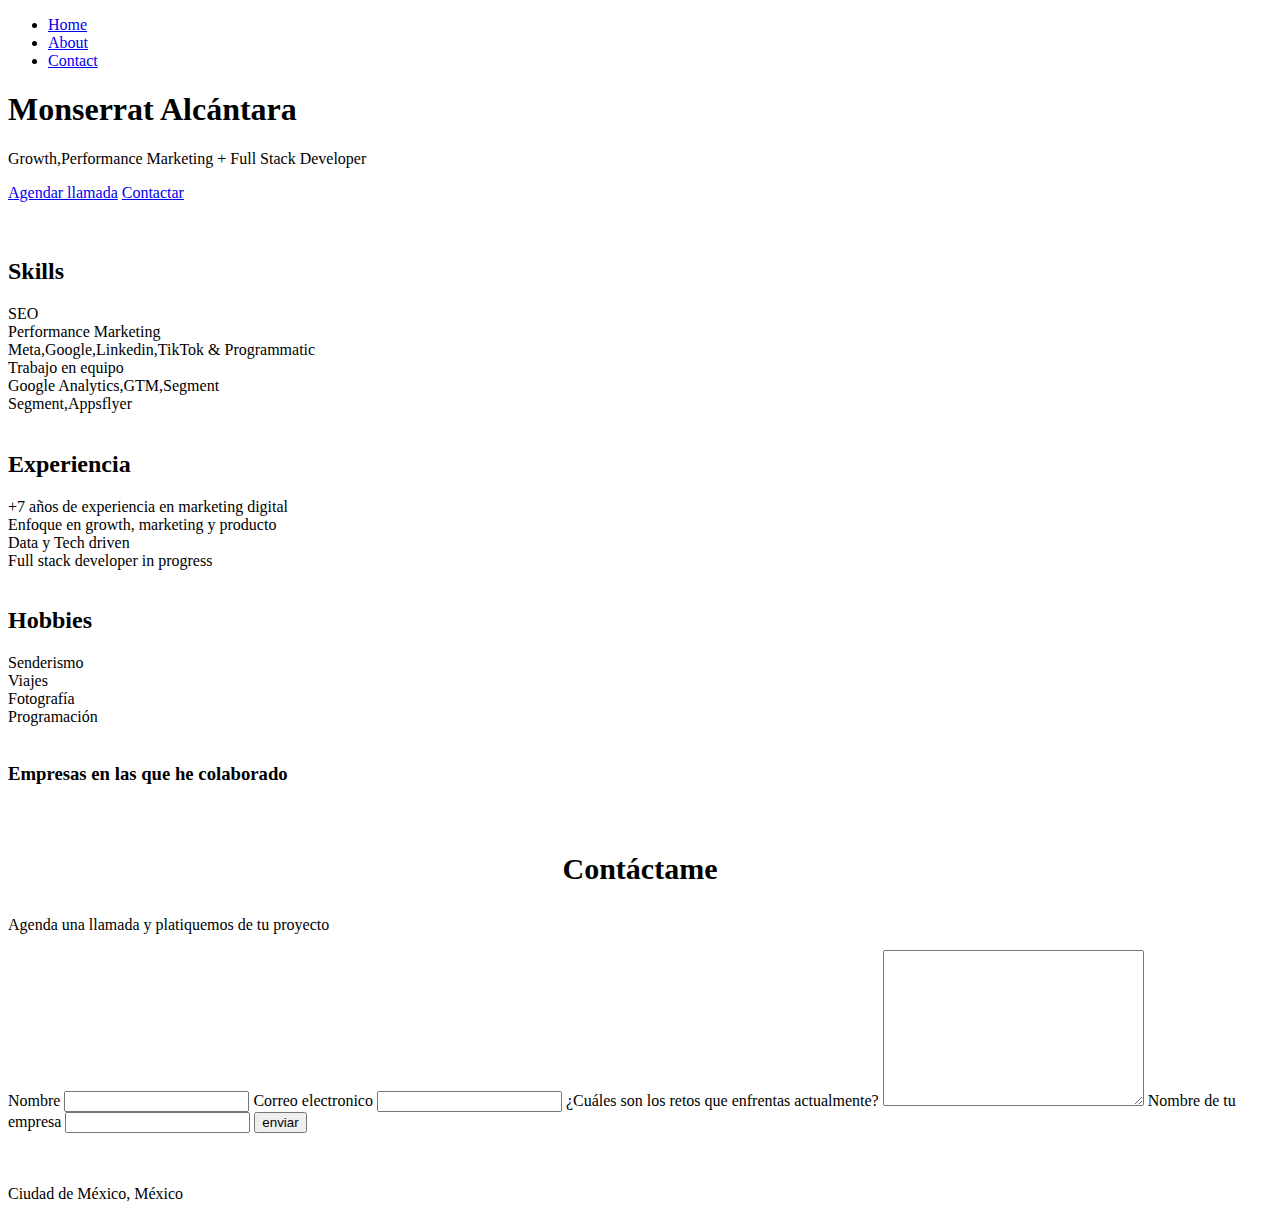
==== proyecto-final-pagina/index.html @ b81beff9 "se borran imagenes de stock" ====
<!DOCTYPE html>
<html lang="en">
<head>
    <meta charset="UTF-8">
    <meta http-equiv="X-UA-Compatible" content="IE=edge">
    <meta name="viewport" content="width=device-width, initial-scale=1.0">
    <title>Portafolio Monserrat Alcantara</title>
    <link rel="stylesheet" href="style-html.css">

</head>
<body>

    <header>

        <div class="menu container">
         <nav class="navbar">
            <ul>
              <li><a href="#">Home</a></li>
              <li><a href="#">About</a></li>
              <li><a href="#">Contact</a></li>
            </ul>
          </nav>
        </div>

            <div class="header-content container">
                <div class="container">
                
                <h1>Monserrat Alcántara</h1>
                <p>Growth,Performance Marketing + Full Stack Developer</p>
                 <a href="#" class="btn-1">Agendar llamada</a>
                 <a href="#" class="btn-2">Contactar</a>

                 </div>

                <img src="/Imagenes stock/foto-perfil.jpeg" alt="">
            </div>
             
    </header>

    <main class="curriculum container">

      <div class="curriculum">
        <img src="/Imagenes stock/iconos-skill-color.png" alt="">
            <h2>Skills</h2>
            <li>SEO</li>
            <li>Performance Marketing</li>
            <li>Meta,Google,Linkedin,TikTok & Programmatic </li>
            <li>Trabajo en equipo</li>
            <li>Google Analytics,GTM,Segment</li>
            <li>Segment,Appsflyer</li>
      </div>

      <div class="curriculum">
        <img src="/Imagenes stock/icono-trabajo-color.png" alt="">
            <h2>Experiencia</h2>
            <li>+7 años de experiencia en marketing digital</li>
            <li>Enfoque en growth, marketing y producto</li>
            <li>Data y Tech driven</li>
            <li>Full stack developer in progress</li>
          
      </div>

      <div class="curriculum">
        <img src="/Imagenes stock/icono-hobbie-color.png" alt="">
            <h2>Hobbies</h2>
            <li>Senderismo</li>
            <li>Viajes</li>
            <li>Fotografía</li>
            <li>Programación</li>
     </div>
    </main>

    <section class="empresas container">
        <img src="/Imagenes stock/logo-clientes.png" alt="">
        <h3>Empresas en las que he colaborado</h3>
        <div class="empresas">
            <img src="/Imagenes stock/logo-trabajo-1.svg" alt="">
            <img src="/Imagenes stock/logo-trabajo-2.svg" alt="">
            <img src="/Imagenes stock/logo-trabajo-3.svg" alt="">
            <img src="/Imagenes stock/logo-trabajo-4.svg" alt="">
        </div>

    </section>

    <footer>
      
      <div class="container"> 
        <form class="form">
        <h3 style="font-size: 30px;text-align: center;">Contáctame</h3>
        <p>Agenda una llamada y platiquemos de tu proyecto</p>

        <label for="nombre">Nombre</label>
        <input type="text" id="nombre" class="box">
        <label for="correo">Correo electronico</label>
        <input type="email" id="correo" class="box">
        <label for="mensaje-necesidades">¿Cuáles son los retos que enfrentas actualmente?</label>
        <textarea id="mensaje-necesidades" cols="30" rows="10"></textarea>
        <label for="nombre-empresa">Nombre de tu empresa</label>
        <input type="text" id="nombre-empresa" class="box">

        <input type="submit" value="enviar" class="submit">

        </form>

        <div class="informacion">
            <img src="/Imagenes stock/logo-mensajes.png" alt="">
            <div class="localidad">
                <div class="icono">
                    <img src="/Imagenes stock/localidad.png" alt="">
                    <p>Ciudad de México, México</p>
                </div>
            </div>
        </div>


     </div>

    </footer>
    
</body>
</html>
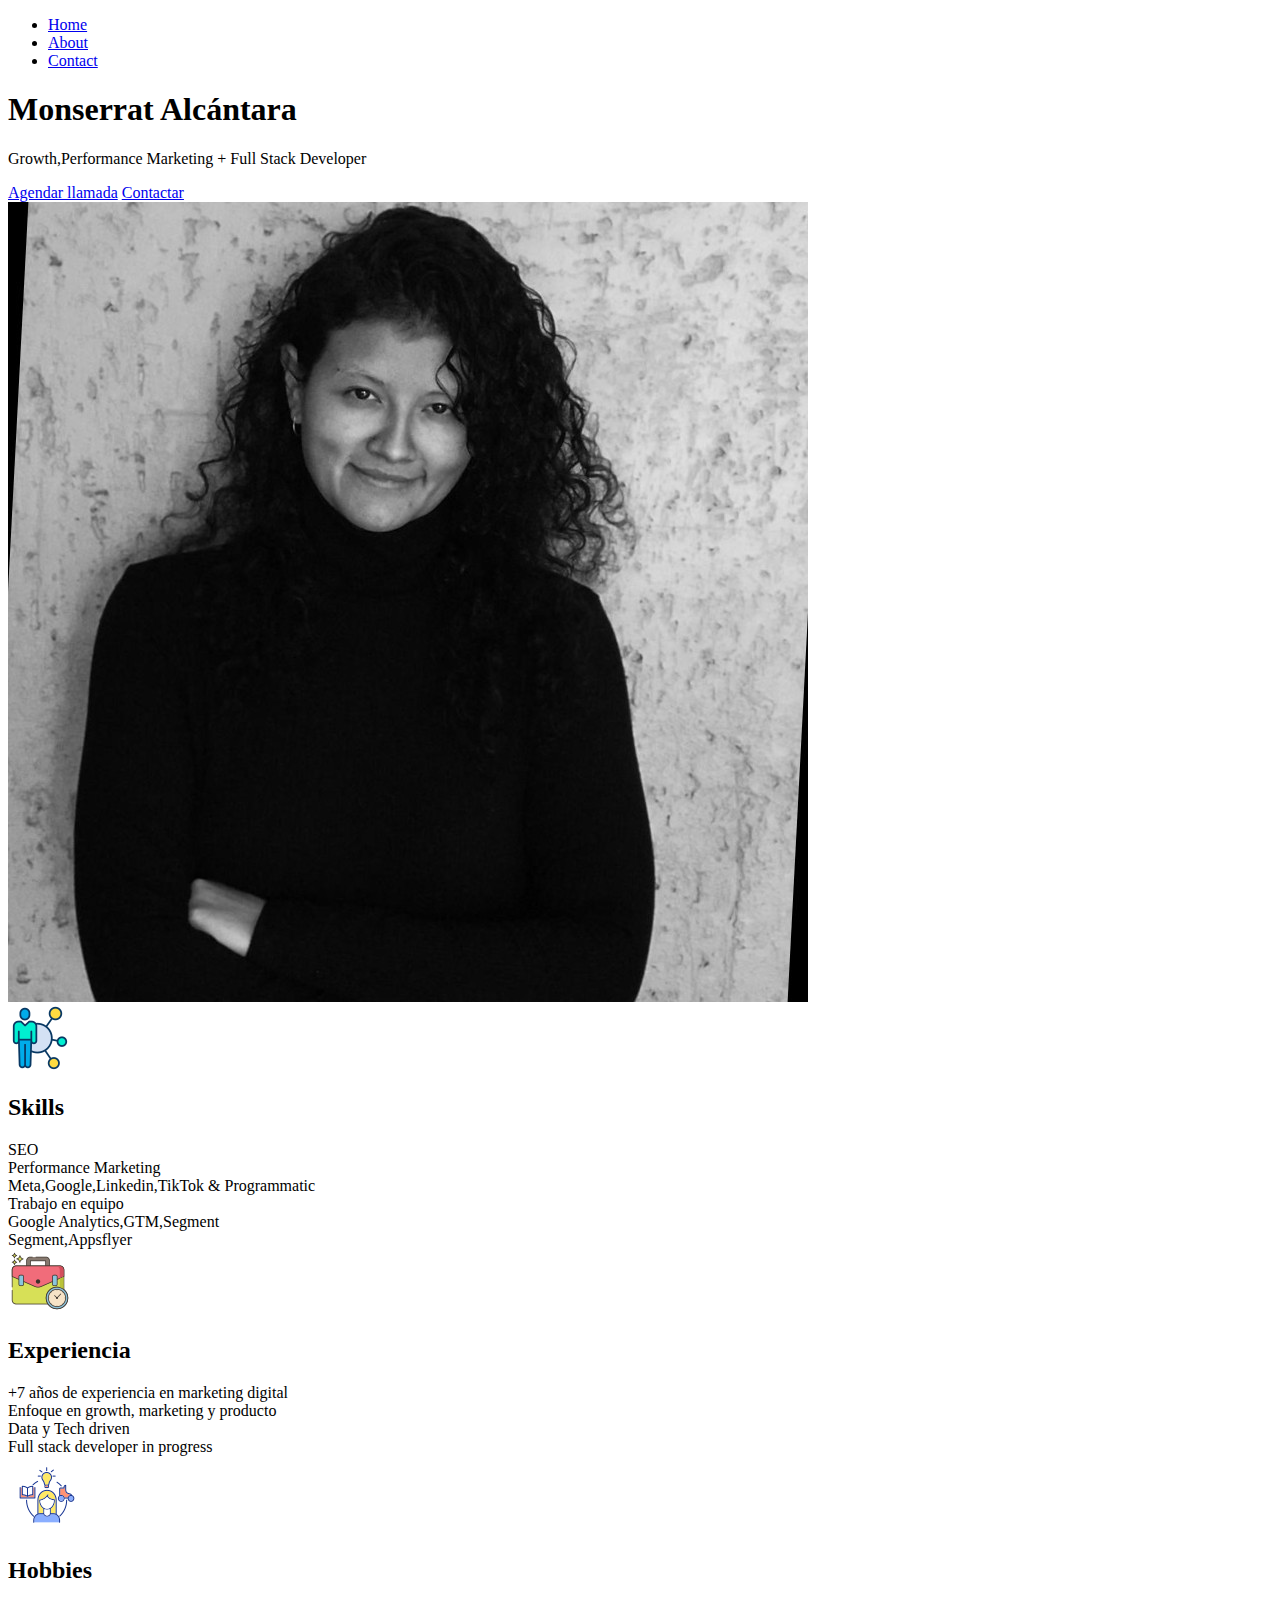
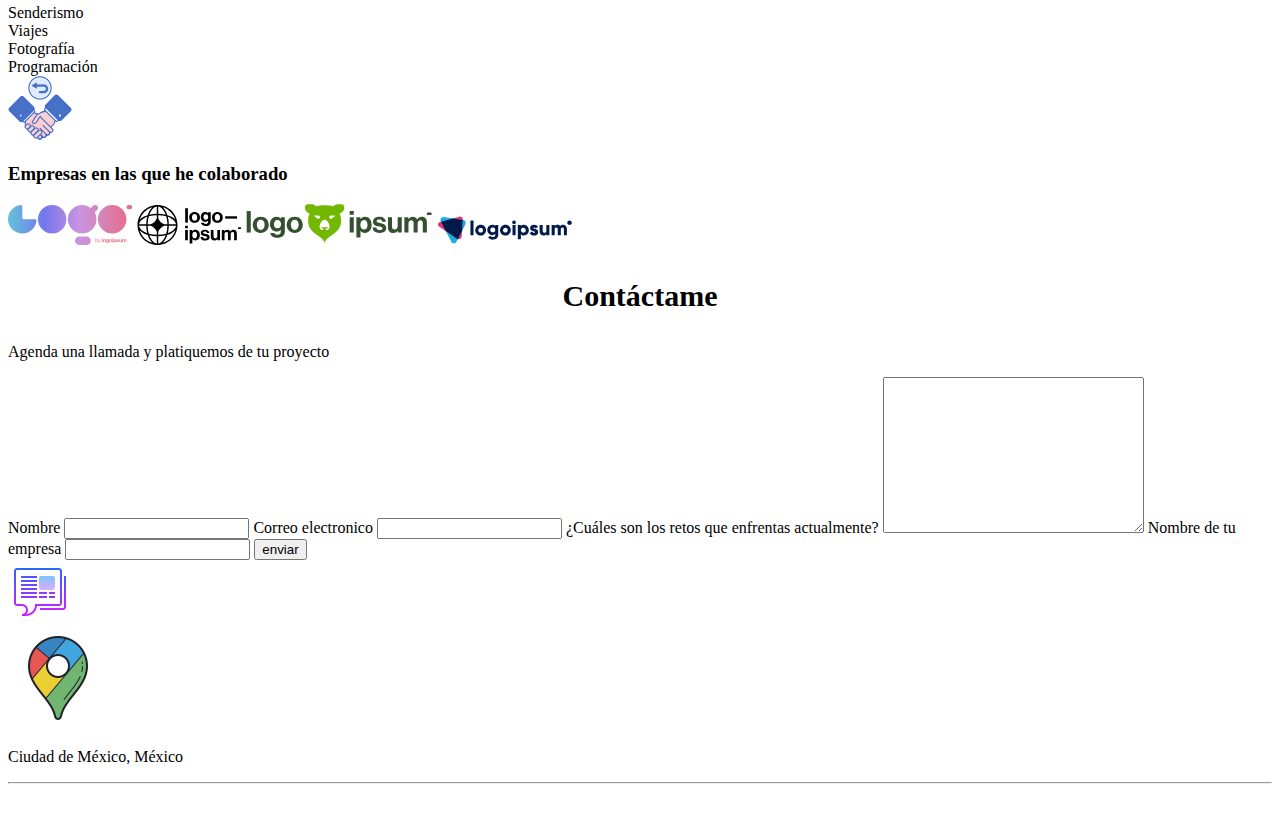
==== commit ab8413b5: "se eliman borradores de primeras páginas" ====
--- a/proyecto-final-pagina/index.html
+++ b/proyecto-final-pagina/index.html
@@ -84,7 +84,7 @@
 
     <footer>
       
-      <div class="container"> 
+     <div class="container"> 
         <form class="form">
         <h3 style="font-size: 30px;text-align: center;">Contáctame</h3>
         <p>Agenda una llamada y platiquemos de tu proyecto</p>
@@ -111,7 +111,12 @@
                 </div>
             </div>
         </div>
+        <hr>
+        <div class="redes-sociales">
+            <a href="#"><img src="/Imagenes stock/icono-whatsapp-green.svg" alt=""></a>
+            <a href="#"><img src="/Imagenes stock/icono-linkedin.png" alt=""></a>
 
+        </div>
 
      </div>
 
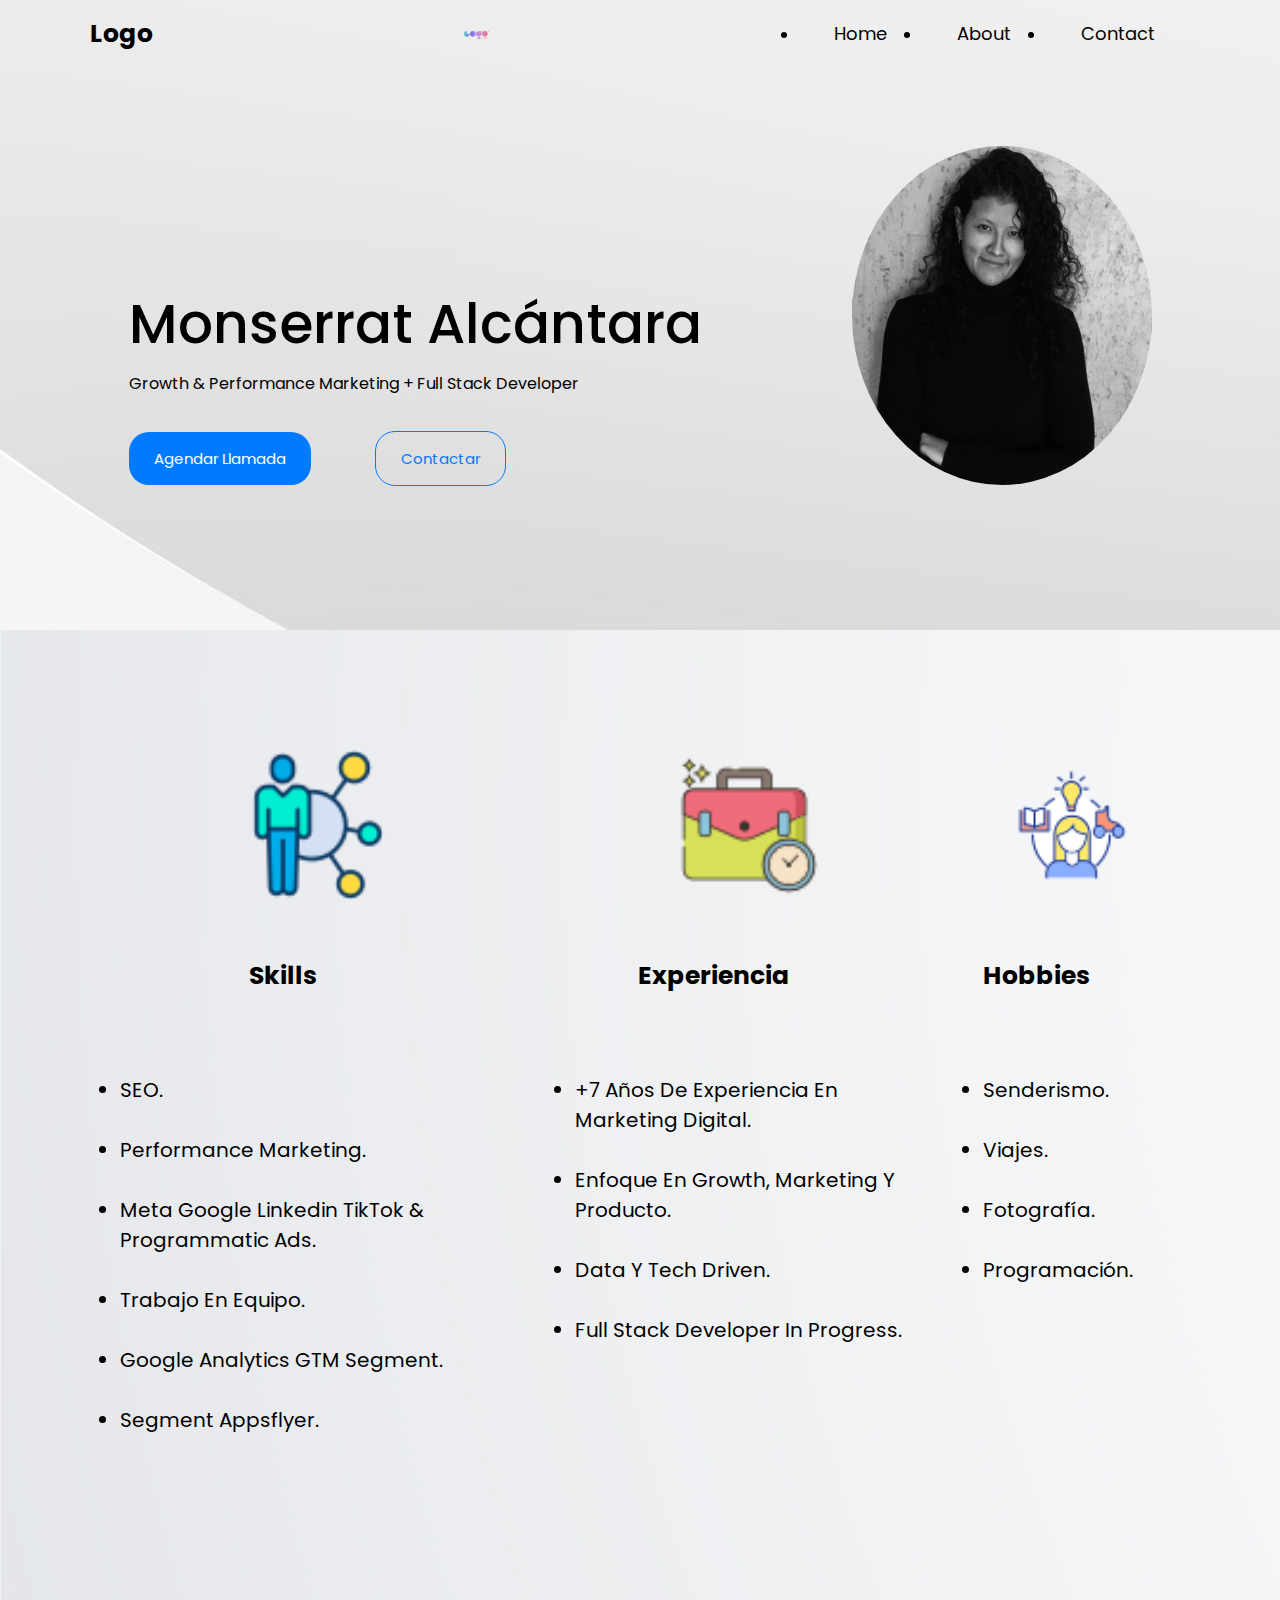
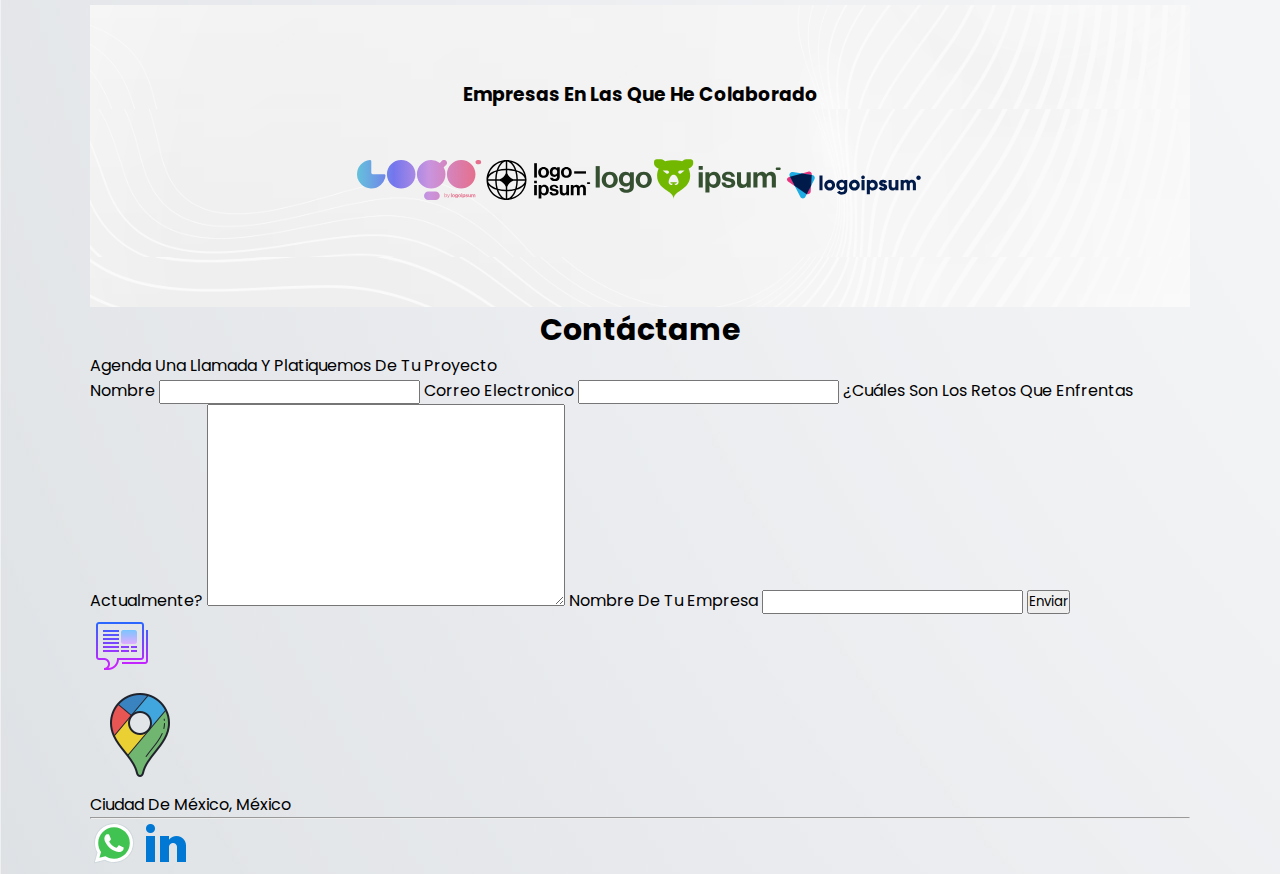
==== commit 67a28d94: "se eliminan cambios de carpeta" ====
--- a/proyecto-final-pagina/index.html
+++ b/proyecto-final-pagina/index.html
@@ -1,5 +1,5 @@
 <!DOCTYPE html>
-<html lang="en">
+<html lang="es">
 <head>
     <meta charset="UTF-8">
     <meta http-equiv="X-UA-Compatible" content="IE=edge">
@@ -7,12 +7,18 @@
     <title>Portafolio Monserrat Alcantara</title>
     <link rel="stylesheet" href="style-html.css">
 
+
 </head>
 <body>
 
     <header>
 
         <div class="menu container">
+            <a href="#" class="logo">Logo</a>
+            <input type="checkbox" id="menu">
+            <label for="menu">
+                <img src="/Imagenes/logo-trabajo-1.svg" class="menu-icono" alt="">
+            </label>
          <nav class="navbar">
             <ul>
               <li><a href="#">Home</a></li>
@@ -23,50 +29,55 @@
         </div>
 
             <div class="header-content container">
-                <div class="container">
+                <div class="content">
                 
                 <h1>Monserrat Alcántara</h1>
-                <p>Growth,Performance Marketing + Full Stack Developer</p>
+                <p>Growth & Performance Marketing + Full Stack Developer</p>
                  <a href="#" class="btn-1">Agendar llamada</a>
                  <a href="#" class="btn-2">Contactar</a>
 
                  </div>
 
-                <img src="/Imagenes stock/foto-perfil.jpeg" alt="">
+                <img src="/Imagenes/foto-perfil.jpeg" alt="">
             </div>
              
     </header>
 
     <main class="curriculum container">
 
-      <div class="curriculum">
-        <img src="/Imagenes stock/iconos-skill-color.png" alt="">
+      <div class="experiencia">
+        <img src="/Imagenes/iconos-skill-color.png" alt="">
             <h2>Skills</h2>
-            <li>SEO</li>
-            <li>Performance Marketing</li>
-            <li>Meta,Google,Linkedin,TikTok & Programmatic </li>
-            <li>Trabajo en equipo</li>
-            <li>Google Analytics,GTM,Segment</li>
-            <li>Segment,Appsflyer</li>
+            <ul>
+            <li>SEO.</li> <br>
+            <li>Performance Marketing.</li> <br>
+            <li>Meta Google Linkedin TikTok & Programmatic Ads. </li> <br>
+            <li>Trabajo en equipo.</li> <br>
+            <li>Google Analytics GTM Segment.</li> <br>
+            <li>Segment Appsflyer.</li>
+            </ul>
       </div>
 
-      <div class="curriculum">
-        <img src="/Imagenes stock/icono-trabajo-color.png" alt="">
+      <div class="experiencia">
+        <img src="/Imagenes/icono-trabajo-color.png" alt="">
             <h2>Experiencia</h2>
-            <li>+7 años de experiencia en marketing digital</li>
-            <li>Enfoque en growth, marketing y producto</li>
-            <li>Data y Tech driven</li>
-            <li>Full stack developer in progress</li>
-          
+            <ul>
+            <li>+7 años de experiencia en marketing digital.</li> <br>
+            <li>Enfoque en growth, marketing y producto.</li> <br>
+            <li>Data y Tech driven.</li> <br>
+            <li>Full stack developer in progress.</li> <br>
+            </ul>
       </div>
 
-      <div class="curriculum">
-        <img src="/Imagenes stock/icono-hobbie-color.png" alt="">
+      <div class="experiencia">
+        <img src="/Imagenes/icono-hobbie-color.png" alt="">
             <h2>Hobbies</h2>
-            <li>Senderismo</li>
-            <li>Viajes</li>
-            <li>Fotografía</li>
-            <li>Programación</li>
+            <ul>
+            <li>Senderismo.</li> <br>
+            <li>Viajes.</li> <br>
+            <li>Fotografía.</li> <br>
+            <li>Programación.</li> <br>
+            </ul>
      </div>
     </main>
 
@@ -74,10 +85,10 @@
         <img src="/Imagenes stock/logo-clientes.png" alt="">
         <h3>Empresas en las que he colaborado</h3>
         <div class="empresas">
-            <img src="/Imagenes stock/logo-trabajo-1.svg" alt="">
-            <img src="/Imagenes stock/logo-trabajo-2.svg" alt="">
-            <img src="/Imagenes stock/logo-trabajo-3.svg" alt="">
-            <img src="/Imagenes stock/logo-trabajo-4.svg" alt="">
+            <img src="/Imagenes/logo-trabajo-1.svg" alt="">
+            <img src="/Imagenes/logo-trabajo-2.svg" alt="">
+            <img src="/Imagenes/logo-trabajo-3.svg" alt="">
+            <img src="/Imagenes/logo-trabajo-4.svg" alt="">
         </div>
 
     </section>
@@ -103,18 +114,18 @@
         </form>
 
         <div class="informacion">
-            <img src="/Imagenes stock/logo-mensajes.png" alt="">
+            <img src="/Imagenes/logo-mensajes.png" alt="">
             <div class="localidad">
                 <div class="icono">
-                    <img src="/Imagenes stock/localidad.png" alt="">
+                    <img src="/Imagenes/localidad.png" alt="">
                     <p>Ciudad de México, México</p>
                 </div>
             </div>
         </div>
         <hr>
         <div class="redes-sociales">
-            <a href="#"><img src="/Imagenes stock/icono-whatsapp-green.svg" alt=""></a>
-            <a href="#"><img src="/Imagenes stock/icono-linkedin.png" alt=""></a>
+            <a href="#"><img src="/Imagenes/icono-whatsapp-green.svg" alt=""></a>
+            <a href="#"><img src="/Imagenes/icono-linkedin.png" alt=""></a>
 
         </div>
 
--- a/proyecto-final-pagina/style-html.css
+++ b/proyecto-final-pagina/style-html.css
@@ -0,0 +1,175 @@
+@import url('https://fonts.googleapis.com/css2?family=Poppins:wght@300;400;500&display=swap');
+
+* {
+    margin: 0;
+    padding: 0;
+    box-sizing: border-box;
+    text-transform: capitalize;
+    text-decoration: none;
+    font-family: 'Poppins', sans-serif;
+}
+
+body {
+    background-image: url(/Imagenes/imagen-background-2.jpg);
+
+}
+
+header {
+    background-image: url(/Imagenes/imagen-back.jpg);
+    background-position: center bottom;
+    background-repeat: repeat;
+    min-height: 70vh;
+    display: flex ;
+    align-items:center;
+}
+
+.container {
+    max-width: 1100px;
+    margin: 0 auto;
+}
+
+.menu {
+    position: absolute;
+    top: 10px;
+    left:0;
+    right: 0;
+    align-items: center;
+    justify-content: space-between;
+    z-index: 1000;
+    display:flex;
+}
+
+.menu .logo {
+    font-weight: 700;
+    font-size: 25px;
+    color: black;
+}
+
+.menu .navbar ul li {
+    position: relative;
+    float: left;
+}
+
+.menu .navbar ul li a {
+    font-size: 18px;
+    padding: 10px 35px;
+    color:black;
+    border-radius: 25px;
+    display: block;
+}
+
+.menu .navbar ul li a:hover {
+    background-color: white;
+}
+
+#menu {
+    display: none;   
+}
+
+.menu-icono {
+    width: 25px;
+}
+
+#menu {
+    display: none;
+}
+
+.menu-icono {
+    width: 25px;
+}
+
+.header-content {
+    display: flex;
+}
+
+.header-content img {
+    width: 300px;
+    border-radius: 50%;
+}
+
+.content {
+    padding: 150px 150px 0px 0px;
+
+}
+
+.content h1 {
+    color: black;
+    font-size: 55px;
+    font-weight: 500;
+    line-height: 55px;
+    margin-bottom:  20px;
+}
+
+.btn-1 {
+    display: inline-block;
+    background-color:#007bff;
+    margin: 35px 0px 0px 0px;
+    padding:15px 25px;
+    color: white;
+    font-size: 15px;
+    border-radius: 20px;
+
+}
+
+.btn-1:hover {
+    background-color: #3a86ff;
+}
+
+.btn-2 {
+    display: inline-block;
+    margin: 35px 10px -100px 60px;
+    padding: 15px 25px;
+    color: black;
+    font-size: 15px;
+    border: 1px solid #007bff;
+    color: #007bff;
+    transition: color .15s ease-in-out,
+    background-color .15s ease-in-out;
+    border-radius: 20px;
+
+}.btn-2:hover:hover {
+    background-color: #3a86ff;
+}
+
+.curriculum {
+    padding: 100px 0px;
+    display: flex;
+    justify-content: space-between;
+    text-align: center;
+}
+
+.experiencia {
+    padding: 20px;
+    margin: 0px 10px;
+
+}
+
+.experiencia img{
+    width: 150px;
+    height: 150px;
+    margin: 0px 10px 50px 10px;
+
+}
+
+.experiencia h2 {
+    font-size: 25px;
+    color: black;
+    margin-bottom: 30px;
+    margin-right: 70px;
+}
+
+.experiencia ul {
+    font-size: 20px;
+    text-align: left;
+    padding: 50px 0px;
+
+}
+
+.empresas {
+    padding: 50px 0px;
+    background-image: url(/Imagenes/imagen-background.jpg);
+    background-position: center center;
+    background-repeat: no-repeat;
+    background-size: cover;
+    text-align: center;
+}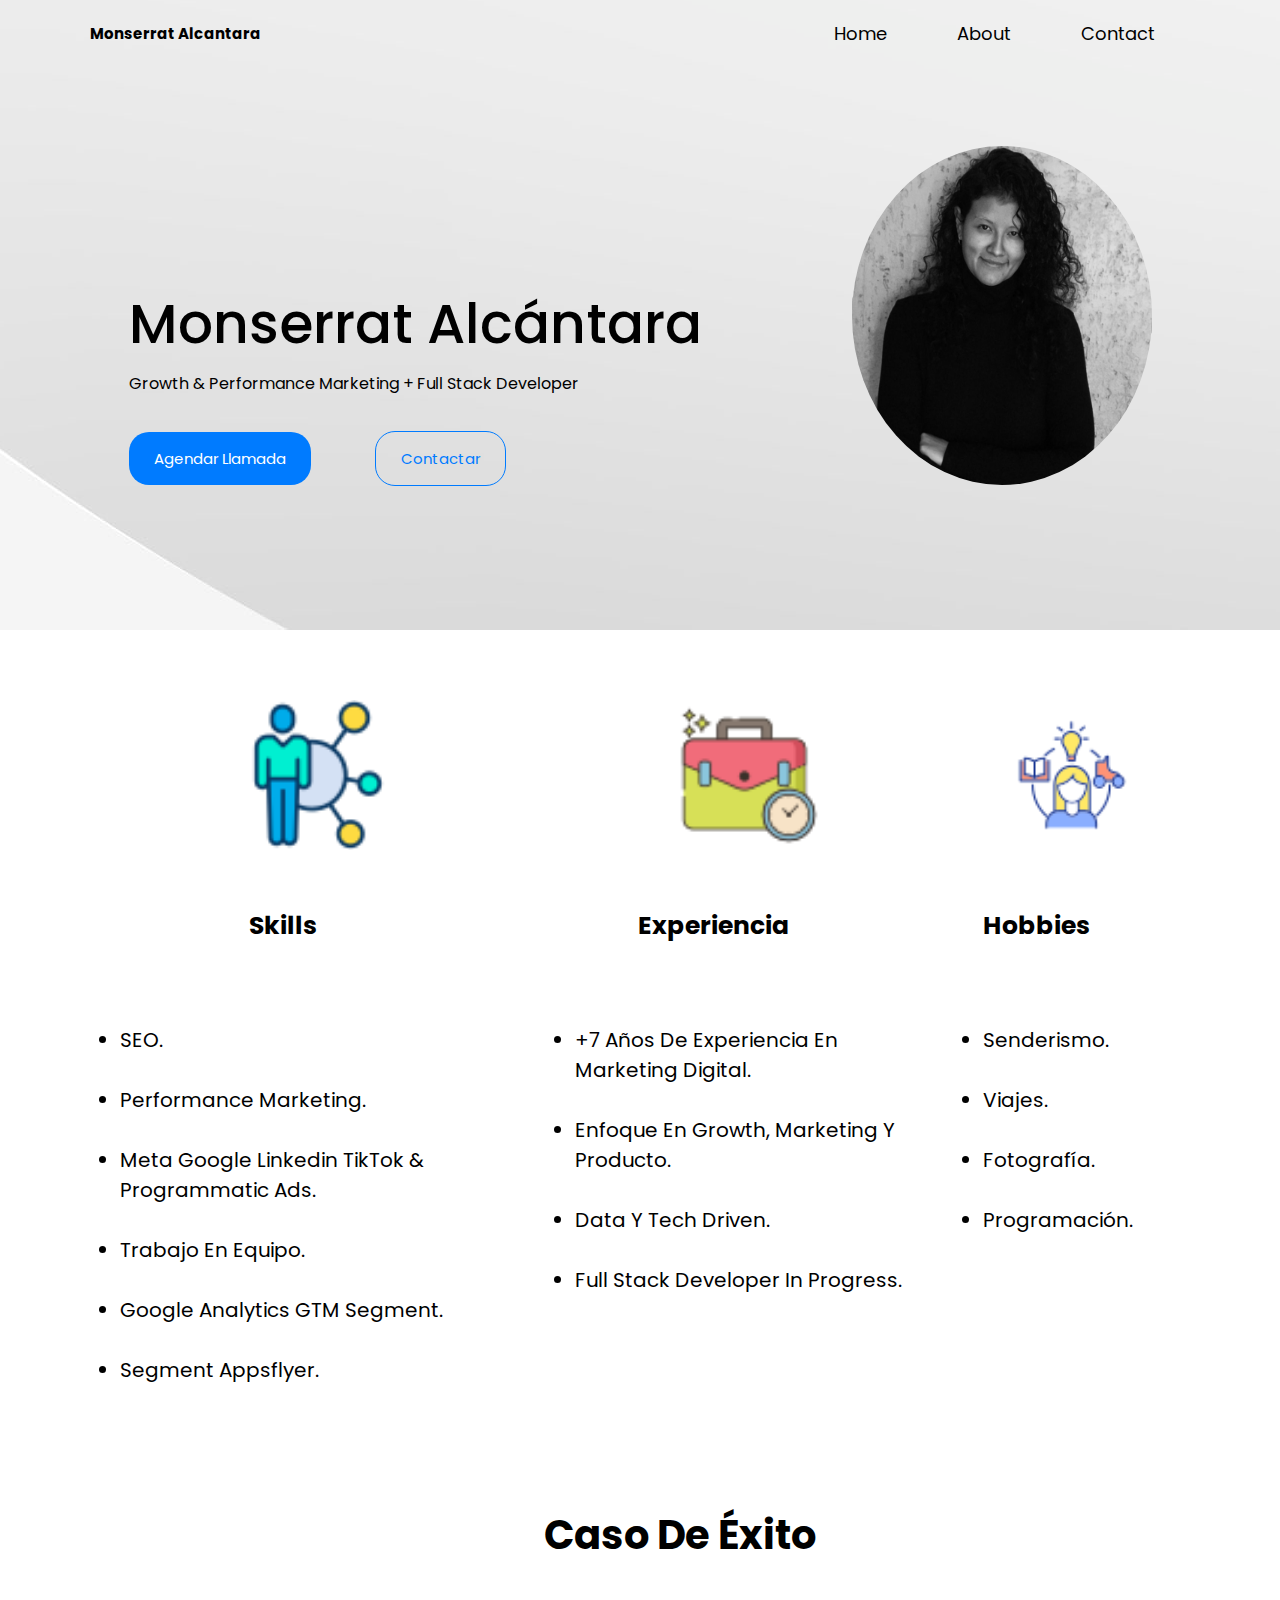
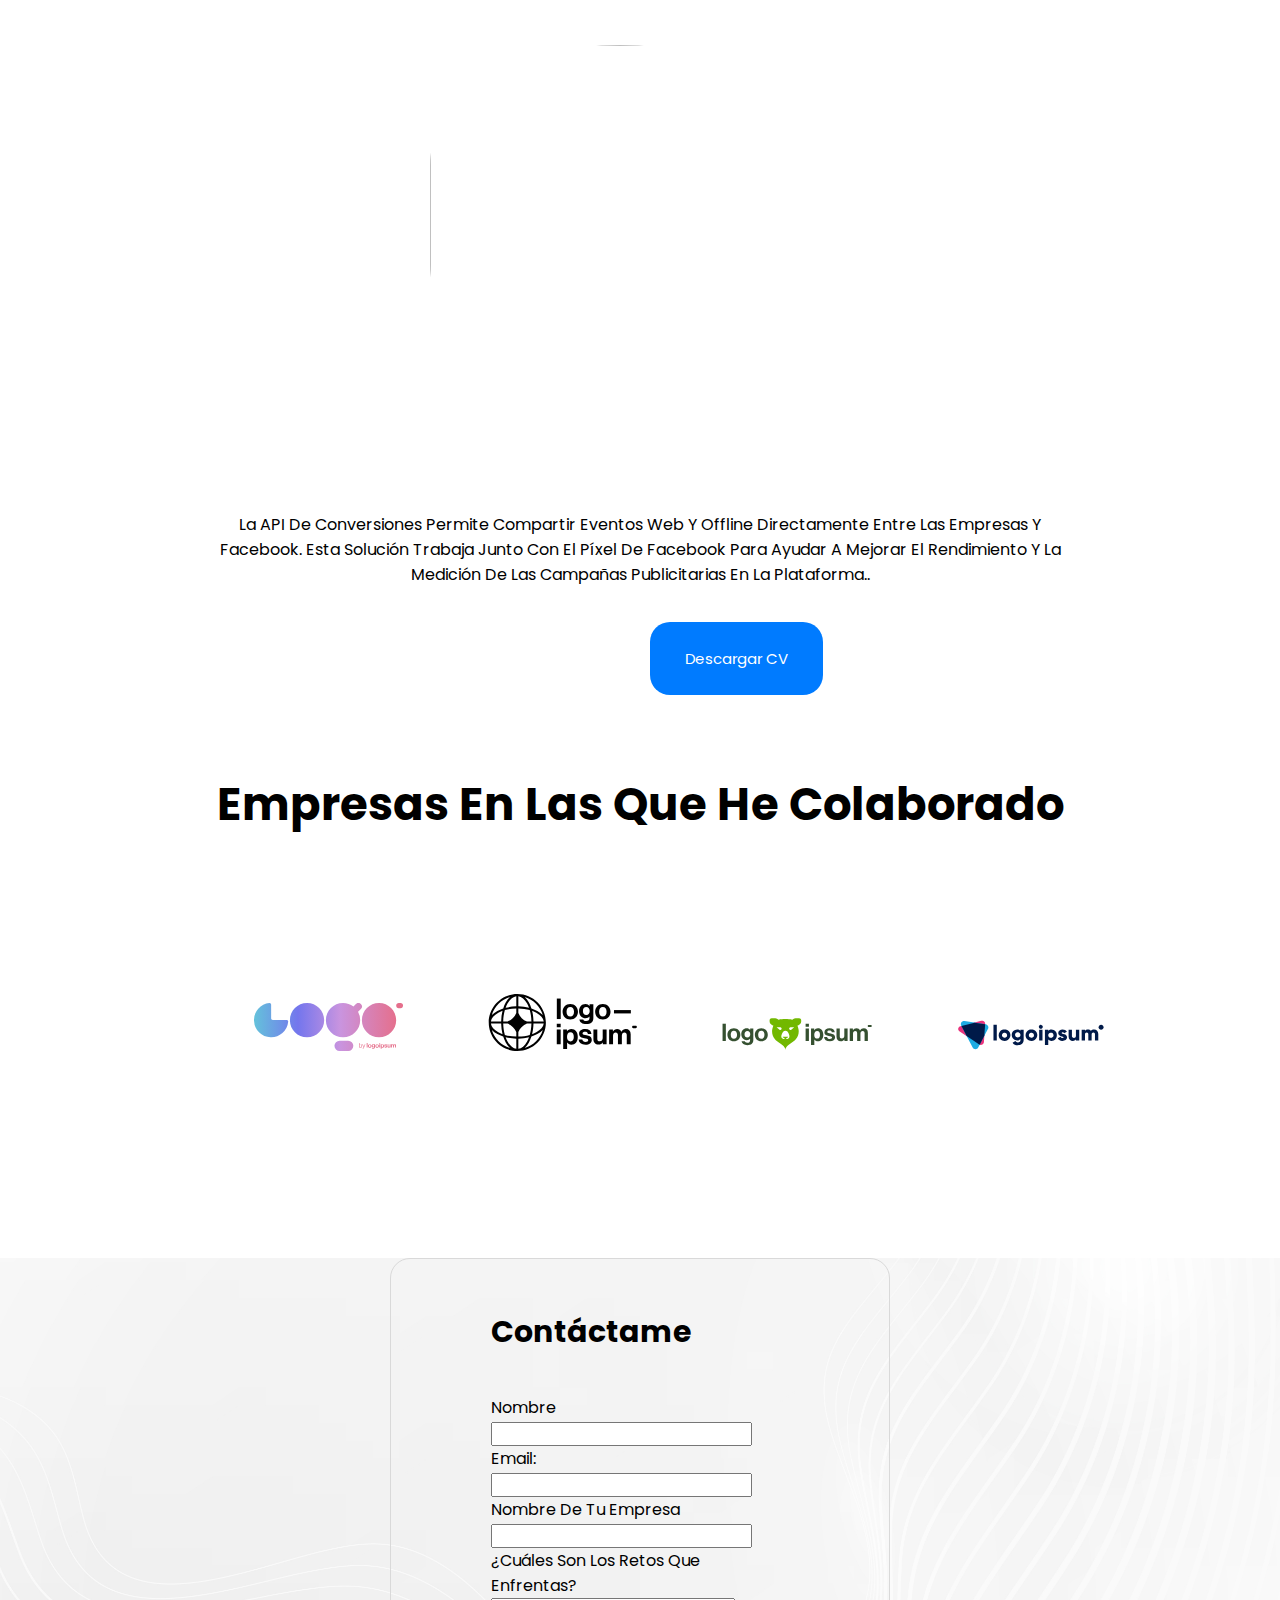
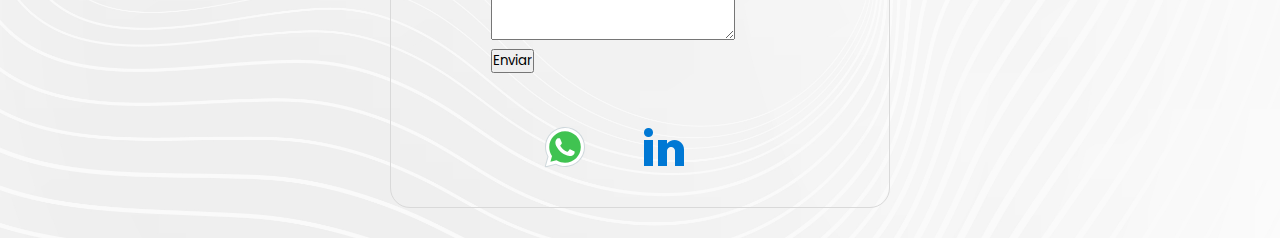
==== commit 97fb3bcc: "se agrega esqueleto completo de página final" ====
--- a/proyecto-final-pagina/index.html
+++ b/proyecto-final-pagina/index.html
@@ -1,5 +1,6 @@
 <!DOCTYPE html>
 <html lang="es">
+
 <head>
     <meta charset="UTF-8">
     <meta http-equiv="X-UA-Compatible" content="IE=edge">
@@ -9,82 +10,101 @@
 
 
 </head>
+
 <body>
 
     <header>
 
         <div class="menu container">
-            <a href="#" class="logo">Logo</a>
+            <a href="#" class="logo">Monserrat Alcantara</a>
             <input type="checkbox" id="menu">
             <label for="menu">
-                <img src="/Imagenes/logo-trabajo-1.svg" class="menu-icono" alt="">
+                <img src="/Imagenes/menu-btn.png" class="menu-icono" alt="">
             </label>
-         <nav class="navbar">
-            <ul>
-              <li><a href="#">Home</a></li>
-              <li><a href="#">About</a></li>
-              <li><a href="#">Contact</a></li>
-            </ul>
-          </nav>
+            <nav class="navbar">
+                <ul>
+                    <li><a href="#">Home</a></li>
+                    <li><a href="#">About</a></li>
+                    <li><a href="#">Contact</a></li>
+                </ul>
+            </nav>
         </div>
 
-            <div class="header-content container">
-                <div class="content">
-                
+        <div class="header-content container">
+            <div class="content">
+
                 <h1>Monserrat Alcántara</h1>
                 <p>Growth & Performance Marketing + Full Stack Developer</p>
-                 <a href="#" class="btn-1">Agendar llamada</a>
-                 <a href="#" class="btn-2">Contactar</a>
+                <a href="#" class="btn-1">Agendar llamada</a>
+                <a href="#" class="btn-2">Contactar</a>
 
-                 </div>
+            </div>
 
-                <img src="/Imagenes/foto-perfil.jpeg" alt="">
-            </div>
-             
+            <img src="/Imagenes/foto-perfil.jpeg" alt="">
+        </div>
+
     </header>
 
     <main class="curriculum container">
 
-      <div class="experiencia">
-        <img src="/Imagenes/iconos-skill-color.png" alt="">
+        <div class="experiencia">
+            <img src="/Imagenes/iconos-skill-color.png" alt="">
             <h2>Skills</h2>
             <ul>
-            <li>SEO.</li> <br>
-            <li>Performance Marketing.</li> <br>
-            <li>Meta Google Linkedin TikTok & Programmatic Ads. </li> <br>
-            <li>Trabajo en equipo.</li> <br>
-            <li>Google Analytics GTM Segment.</li> <br>
-            <li>Segment Appsflyer.</li>
+                <li>SEO.</li> <br>
+                <li>Performance Marketing.</li> <br>
+                <li>Meta Google Linkedin TikTok & Programmatic Ads. </li> <br>
+                <li>Trabajo en equipo.</li> <br>
+                <li>Google Analytics GTM Segment.</li> <br>
+                <li>Segment Appsflyer.</li>
             </ul>
-      </div>
+        </div>
 
-      <div class="experiencia">
-        <img src="/Imagenes/icono-trabajo-color.png" alt="">
+        <div class="experiencia">
+            <img src="/Imagenes/icono-trabajo-color.png" alt="">
             <h2>Experiencia</h2>
             <ul>
-            <li>+7 años de experiencia en marketing digital.</li> <br>
-            <li>Enfoque en growth, marketing y producto.</li> <br>
-            <li>Data y Tech driven.</li> <br>
-            <li>Full stack developer in progress.</li> <br>
+                <li>+7 años de experiencia en marketing digital.</li> <br>
+                <li>Enfoque en growth, marketing y producto.</li> <br>
+                <li>Data y Tech driven.</li> <br>
+                <li>Full stack developer in progress.</li> <br>
             </ul>
-      </div>
+        </div>
 
-      <div class="experiencia">
-        <img src="/Imagenes/icono-hobbie-color.png" alt="">
+        <div class="experiencia">
+            <img src="/Imagenes/icono-hobbie-color.png" alt="">
             <h2>Hobbies</h2>
             <ul>
-            <li>Senderismo.</li> <br>
-            <li>Viajes.</li> <br>
-            <li>Fotografía.</li> <br>
-            <li>Programación.</li> <br>
+                <li>Senderismo.</li> <br>
+                <li>Viajes.</li> <br>
+                <li>Fotografía.</li> <br>
+                <li>Programación.</li> <br>
             </ul>
-     </div>
+        </div>
     </main>
 
+
+    <section class="caso-de-exito">
+        <h4>Caso de éxito</h4>
+        <div class="container">
+            <img src="/Imagenes/imagen-stock-bank.jpg" alt="">
+        </div>
+        <p>La API de conversiones permite compartir eventos web y offline directamente entre las empresas y Facebook.
+            Esta solución trabaja junto con el Píxel de Facebook para ayudar a mejorar el rendimiento y la medición de
+            las campañas publicitarias en la plataforma..</p>
+            <div>
+                <a href="#" class="btn-3">Descargar CV</a>
+            </div>
+
+    </section>
+
+
+    
+
     <section class="empresas container">
-        <img src="/Imagenes stock/logo-clientes.png" alt="">
         <h3>Empresas en las que he colaborado</h3>
         <div class="empresas">
+
             <img src="/Imagenes/logo-trabajo-1.svg" alt="">
             <img src="/Imagenes/logo-trabajo-2.svg" alt="">
             <img src="/Imagenes/logo-trabajo-3.svg" alt="">
@@ -94,44 +114,35 @@
     </section>
 
     <footer>
-      
-     <div class="container"> 
-        <form class="form">
-        <h3 style="font-size: 30px;text-align: center;">Contáctame</h3>
-        <p>Agenda una llamada y platiquemos de tu proyecto</p>
 
-        <label for="nombre">Nombre</label>
-        <input type="text" id="nombre" class="box">
-        <label for="correo">Correo electronico</label>
-        <input type="email" id="correo" class="box">
-        <label for="mensaje-necesidades">¿Cuáles son los retos que enfrentas actualmente?</label>
-        <textarea id="mensaje-necesidades" cols="30" rows="10"></textarea>
-        <label for="nombre-empresa">Nombre de tu empresa</label>
-        <input type="text" id="nombre-empresa" class="box">
+        <div class="formulario container">
 
-        <input type="submit" value="enviar" class="submit">
+            <form class="form">
+                <h3>Contáctame</h3>
+                <label for="nombre">Nombre</label><br />
+                <input type="text" id="nombre" name="nombre" /><br />
+                <label for="email">Email:</label><br />
+                <input type="email" id="email" name="email" /><br />
+                <label for="mensaje">Nombre de tu empresa</label><br />
+                <input type="text" id="nombre" name="nombre" /><br />
+                <label for="mensaje">¿Cuáles son los retos que enfrentas?</label><br />
+                <textarea id="mensaje" name="mensaje"></textarea><br />
+                <input type="submit" value="enviar" class="submit">
+
+                <div class="enlaces">
+                    <a href="#"><img src="/Imagenes/icono-whatsapp-green.svg" alt=""></a>
+                    <a href="#"><img src="/Imagenes/icono-linkedin.png" alt=""></a>
+                    <a href="#"><img src="/Imagenes/icono-git-hub.png" alt=""></a>
+
+                </div>
+
+        </div>
 
         </form>
 
-        <div class="informacion">
-            <img src="/Imagenes/logo-mensajes.png" alt="">
-            <div class="localidad">
-                <div class="icono">
-                    <img src="/Imagenes/localidad.png" alt="">
-                    <p>Ciudad de México, México</p>
-                </div>
-            </div>
-        </div>
-        <hr>
-        <div class="redes-sociales">
-            <a href="#"><img src="/Imagenes/icono-whatsapp-green.svg" alt=""></a>
-            <a href="#"><img src="/Imagenes/icono-linkedin.png" alt=""></a>
-
-        </div>
-
-     </div>
 
     </footer>
-    
+
 </body>
+
 </html>--- a/proyecto-final-pagina/style-html.css
+++ b/proyecto-final-pagina/style-html.css
@@ -7,11 +7,11 @@
     text-transform: capitalize;
     text-decoration: none;
     font-family: 'Poppins', sans-serif;
+    
 }
 
 body {
-    background-image: url(/Imagenes/imagen-background-2.jpg);
-
+background-color: white;
 }
 
 header {
@@ -41,13 +41,15 @@
 
 .menu .logo {
     font-weight: 700;
-    font-size: 25px;
+    font-size: 15px;
     color: black;
 }
 
 .menu .navbar ul li {
     position: relative;
     float: left;
+    list-style: none;
+
 }
 
 .menu .navbar ul li a {
@@ -84,13 +86,14 @@
 
 .header-content img {
     width: 300px;
-    border-radius: 50%;
+    border-radius: 60%;
 }
 
 .content {
     padding: 150px 150px 0px 0px;
 
 }
+
 
 .content h1 {
     color: black;
@@ -132,7 +135,7 @@
 }
 
 .curriculum {
-    padding: 100px 0px;
+    padding: 50px 0px;
     display: flex;
     justify-content: space-between;
     text-align: center;
@@ -166,10 +169,179 @@
 }
 
 .empresas {
-    padding: 50px 0px;
+    padding: 100px 0px;
+    text-align: center;
+}
+
+.empresas h3 {
+    font-size: 45px;
+    color: black;
+    margin-bottom: 55px;
+}
+
+.empresas img{
+    margin-left: 80px;
+    width: 150px;
+}
+
+footer {
+    padding: 0px 0px 30px 0px;
     background-image: url(/Imagenes/imagen-background.jpg);
-    background-position: center center;
+    background-position: center;
     background-repeat: no-repeat;
     background-size: cover;
+}
+
+
+.redes-sociales{
+    display: flex;
+    justify-content: space-between;
+
+
+}
+
+.btn-3 {
+    display: inline-block;
+    background-color:#007bff;
+    margin: 35px 0px 0px 0px;
+    padding:25px 35px;
+    color: white;
+    font-size: 15px;
+    border-radius: 20px;
+    margin-bottom: -700px;
+    margin-left: 650px;
+
+}
+
+.formulario {
+    display: flex;
+    height: 550px;
+    width: 500px;
+    box-sizing: border-box;
+    border: 1px solid #d9d9d9;
+    color: black;
+    transition: color .15s ease-in-out,
+    background-color .15s ease-in-out;
+    border-radius: 20px;
+    padding: 50px 100px;
+  
+}
+
+.formulario h3 {
+    font-size: 30px;
+    margin-bottom: 40px;
+}
+
+.enlaces {
+    padding: 50px 50px;
+    justify-content: space-between;
+    display: flex
+}
+
+.caso-de-exito img {
+    padding: 20px 20px;
+    width: 400px;
+    padding: 80px 10px;
+    margin-left: 30%;
+    border-radius: 200px;
+    height: 500px;
+
+}
+
+h4 {
     text-align: center;
+    font-size: 40px;
+    margin-left: 80px;
+}
+
+.caso-de-exito p {
+    text-align: center;
+    padding: -0px 200px;
+    margin-top: -40px;
+}
+
+@media(max-width:991px) {
+
+    .menu {
+        padding: 20px;     
+    }
+    .menu label {
+        display:initial;
+    }
+    .menu .navbar {
+        position: absolute;
+        top: 100%;
+        left: 0;
+        right: 0;
+        background-color: white;
+        display: none;
+    }
+    .menu .navbar ul li {
+        width: 100%;
+    }
+
+    #menu:checked ~ .navbar {
+        display: initial;
+    }
+    
+    header {
+        height: 0vh;
+        padding: 400px 0px 340px 0px;
+        background-position: center center;
+    }
+
+    .header-content {
+        flex-direction: column;
+        text-align:center;
+        align-items: center;
+        padding: 0px 30px;
+
+    }
+
+    .content {
+        padding: 0px;
+    }
+    .content h1 {
+        margin-top: 0px;
+        font-weight: 45px;
+    }
+    .content p {
+        margin-top: 0px;
+        width: 150px;
+        margin-left: 10px;
+    }
+    .curriculum {
+        flex-direction: column;
+        padding: 50px 30px 0px 30px;
+    }
+    .caso-de-exito {
+        flex-direction: column;
+        align-items: center;
+        padding: 0px 0px 80px 0px;
+        text-align: center;
+
+    }
+    .caso-de-exito p {
+        padding: 50px 30px 0px 30px;
+
+    }
+
+    .caso-de-exito img {
+        margin-right: 60%;
+        align-items: center;
+
+
+    }
+
+    .btn-3 {
+        flex-direction: column;
+        align-items: center;
+        margin-left: 0px;
+    }
+
+    .header-content p {
+        margin-left: 150px;
+
+
+    }
 }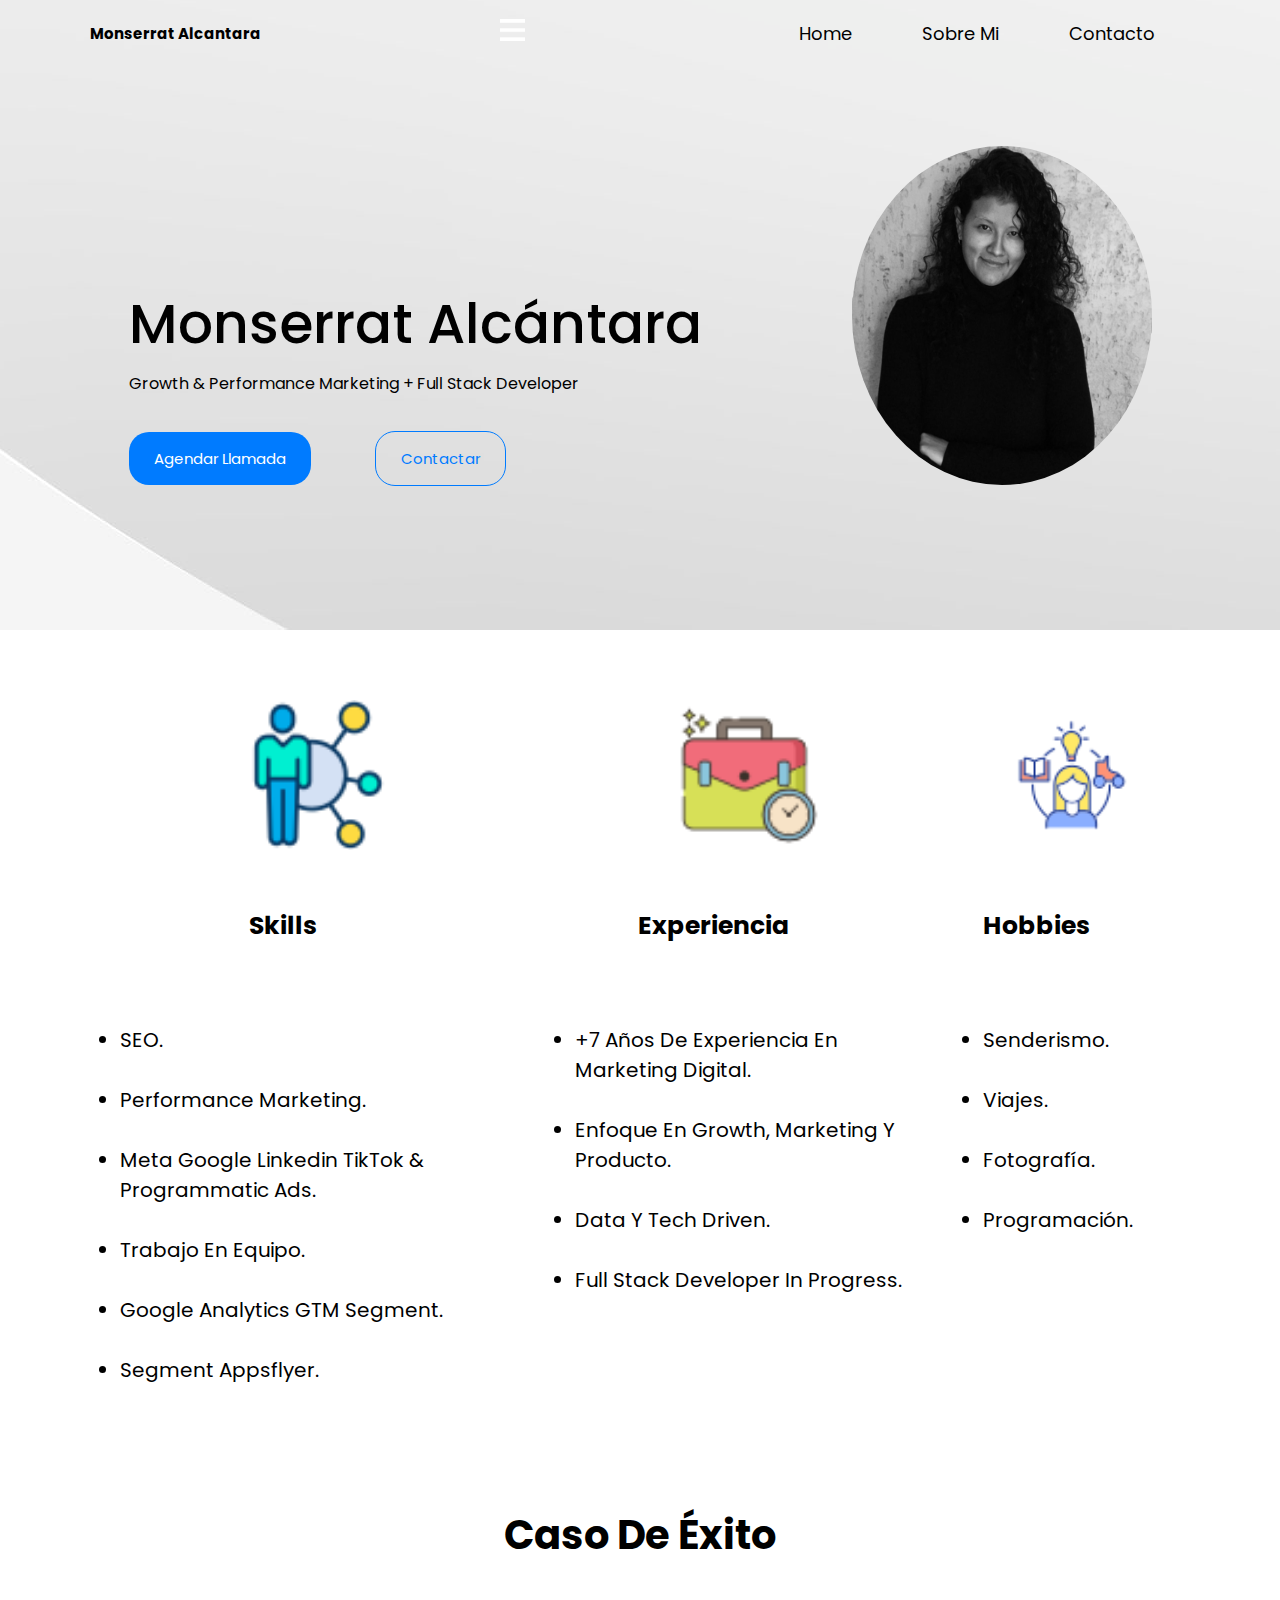
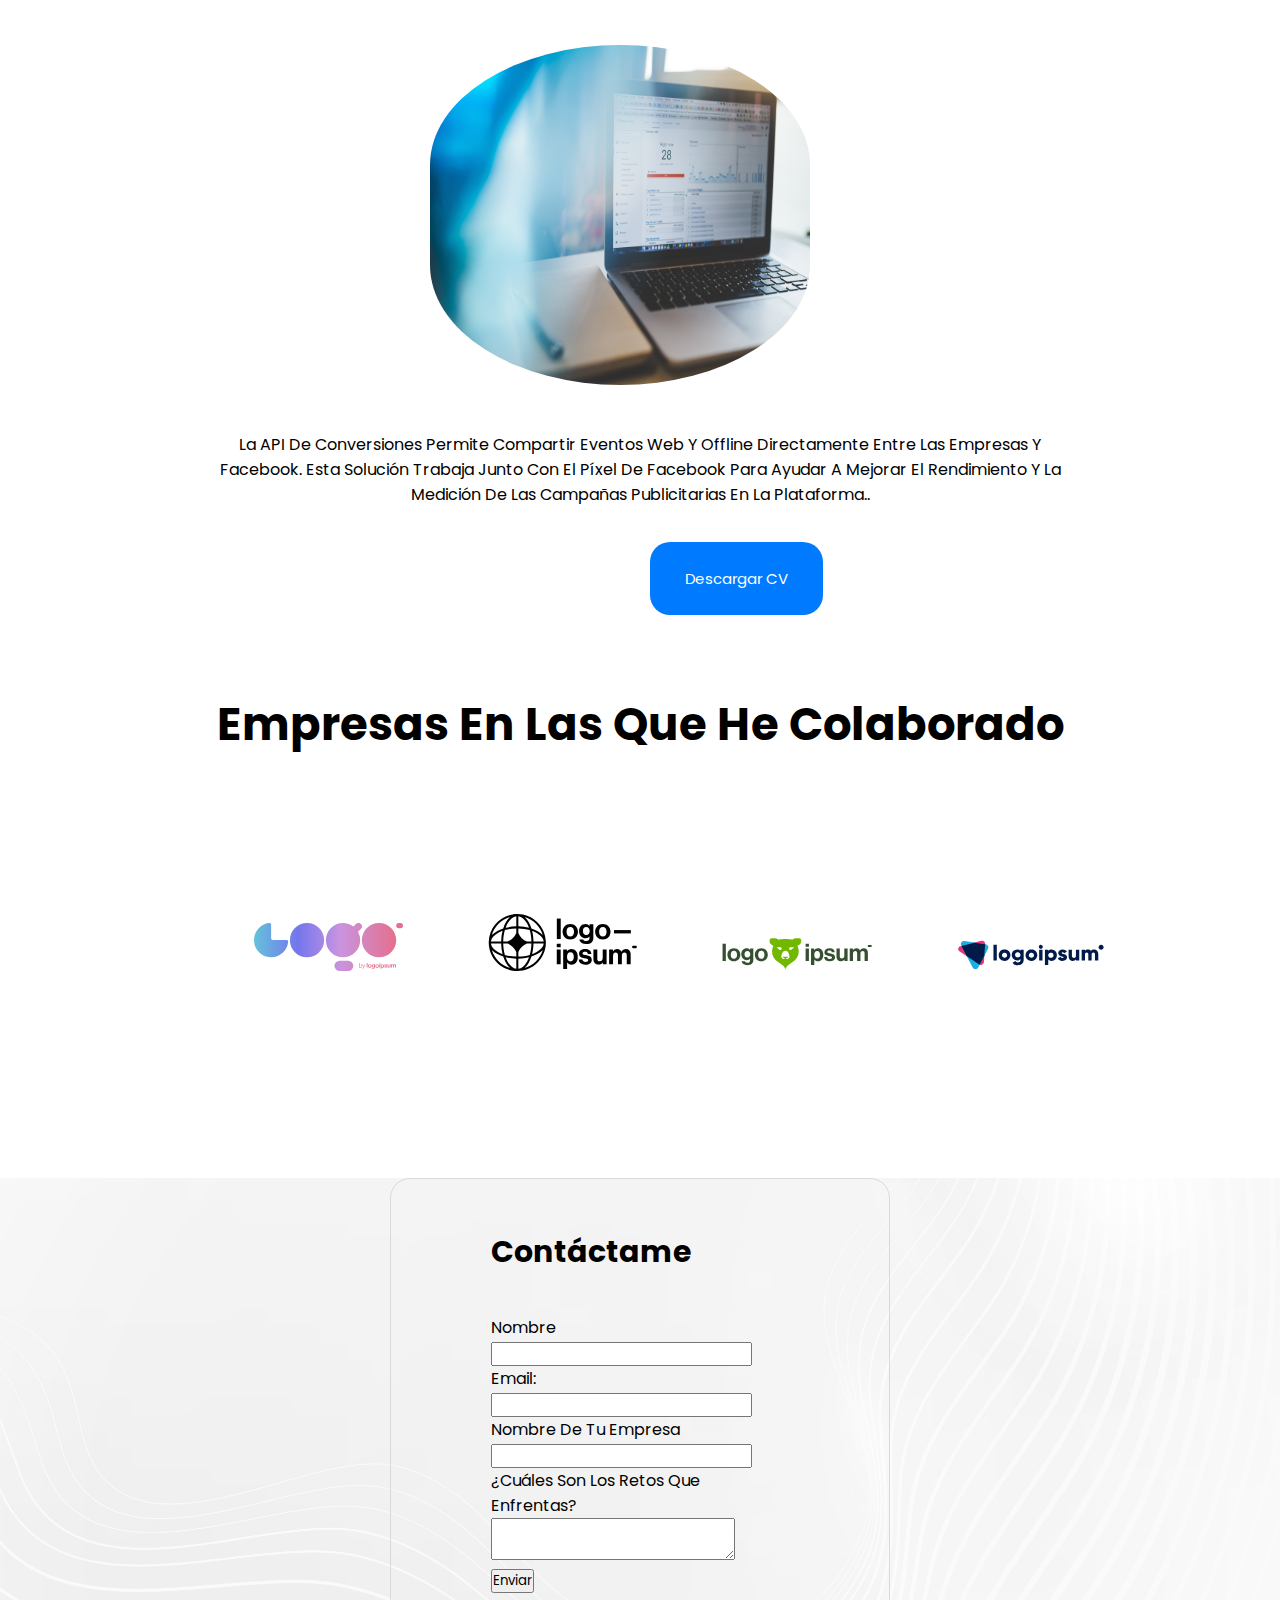
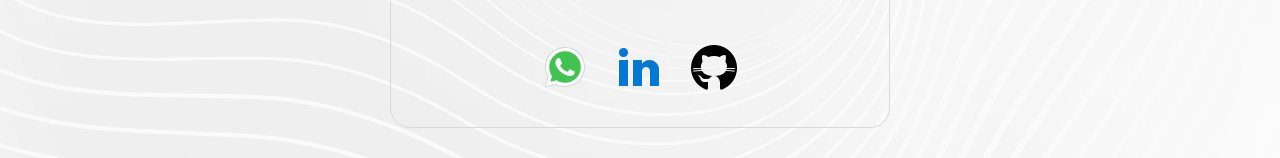
==== commit c1ff3dcb: "cambios en carpeta para organizar" ====
--- a/proyecto-final-pagina/index.html
+++ b/proyecto-final-pagina/index.html
@@ -19,13 +19,13 @@
             <a href="#" class="logo">Monserrat Alcantara</a>
             <input type="checkbox" id="menu">
             <label for="menu">
-                <img src="/Imagenes/menu-btn.png" class="menu-icono" alt="">
+                <img src="/Imagenes-stock-coding/menu-btn.png" class="menu-icono" alt="">
             </label>
             <nav class="navbar">
                 <ul>
                     <li><a href="#">Home</a></li>
-                    <li><a href="#">About</a></li>
-                    <li><a href="#">Contact</a></li>
+                    <li><a href="#Sobre Mi">Sobre Mi</a></li>
+                    <li><a href="#Contactar">Contacto</a></li>
                 </ul>
             </nav>
         </div>
@@ -35,20 +35,20 @@
 
                 <h1>Monserrat Alcántara</h1>
                 <p>Growth & Performance Marketing + Full Stack Developer</p>
-                <a href="#" class="btn-1">Agendar llamada</a>
-                <a href="#" class="btn-2">Contactar</a>
+                <a href="#Contactar" class="btn-1">Agendar llamada</a>
+                <a href="#Contactar" class="btn-2">Contactar</a>
 
             </div>
 
-            <img src="/Imagenes/foto-perfil.jpeg" alt="">
+            <img src="/Imagenes-stock-coding/foto-perfil.jpeg" alt="">
         </div>
 
     </header>
 
-    <main class="curriculum container">
+    <main id="Sobre Mi" class="curriculum container">
 
         <div class="experiencia">
-            <img src="/Imagenes/iconos-skill-color.png" alt="">
+            <img src="/Imagenes-stock-coding/iconos-skill-color.png" alt="">
             <h2>Skills</h2>
             <ul>
                 <li>SEO.</li> <br>
@@ -61,7 +61,7 @@
         </div>
 
         <div class="experiencia">
-            <img src="/Imagenes/icono-trabajo-color.png" alt="">
+            <img src="/Imagenes-stock-coding/icono-trabajo-color.png" alt="">
             <h2>Experiencia</h2>
             <ul>
                 <li>+7 años de experiencia en marketing digital.</li> <br>
@@ -72,7 +72,7 @@
         </div>
 
         <div class="experiencia">
-            <img src="/Imagenes/icono-hobbie-color.png" alt="">
+            <img src="/Imagenes-stock-coding/icono-hobbie-color.png" alt="">
             <h2>Hobbies</h2>
             <ul>
                 <li>Senderismo.</li> <br>
@@ -86,36 +86,38 @@
 
     <section class="caso-de-exito">
         <h4>Caso de éxito</h4>
-        <div class="container">
-            <img src="/Imagenes/imagen-stock-bank.jpg" alt="">
+        <div class="caso container">
+            <img src="/Imagenes-stock-coding/imagen-stock-bank.jpg" alt="">
         </div>
+
         <p>La API de conversiones permite compartir eventos web y offline directamente entre las empresas y Facebook.
             Esta solución trabaja junto con el Píxel de Facebook para ayudar a mejorar el rendimiento y la medición de
             las campañas publicitarias en la plataforma..</p>
-            <div>
-                <a href="#" class="btn-3">Descargar CV</a>
-            </div>
+        <div>
+            <a href="/CV-Monse/Monserrat_Alca_ntara_Di_az_ (2).pdf" download="CV-Monserrat-Alcantara"
+                class="btn-3">Descargar CV</a>
+        </div>
 
     </section>
 
 
-    
+
 
     <section class="empresas container">
         <h3>Empresas en las que he colaborado</h3>
         <div class="empresas">
 
-            <img src="/Imagenes/logo-trabajo-1.svg" alt="">
-            <img src="/Imagenes/logo-trabajo-2.svg" alt="">
-            <img src="/Imagenes/logo-trabajo-3.svg" alt="">
-            <img src="/Imagenes/logo-trabajo-4.svg" alt="">
+            <img src="/Imagenes-stock-coding/logo-trabajo-1.svg" alt="">
+            <img src="/Imagenes-stock-coding/logo-trabajo-2.svg" alt="">
+            <img src="/Imagenes-stock-coding/logo-trabajo-3.svg" alt="">
+            <img src="/Imagenes-stock-coding/logo-trabajo-4.svg" alt="">
         </div>
 
     </section>
 
     <footer>
 
-        <div class="formulario container">
+        <div id="Contactar" class="formulario container">
 
             <form class="form">
                 <h3>Contáctame</h3>
@@ -130,9 +132,11 @@
                 <input type="submit" value="enviar" class="submit">
 
                 <div class="enlaces">
-                    <a href="#"><img src="/Imagenes/icono-whatsapp-green.svg" alt=""></a>
-                    <a href="#"><img src="/Imagenes/icono-linkedin.png" alt=""></a>
-                    <a href="#"><img src="/Imagenes/icono-git-hub.png" alt=""></a>
+                    <a href="#"><img src="/Imagenes-stock-coding/icono-whatsapp-green.svg" alt="imagen icono whatsapp"></a>
+                    <a href="https://www.linkedin.com/in/monserrat-alcantara/"><img src="/Imagenes-stock-coding/icono-linkedin.png"
+                            alt="imagen de icono linkedin"></a>
+                    <a href="https://github.com/mon920/intro-web-monse"><img src="/Imagenes-stock-coding/icono-git-hub.png"
+                            alt="imagen de icono github"></a>
 
                 </div>
 
--- a/proyecto-final-pagina/style-html.css
+++ b/proyecto-final-pagina/style-html.css
@@ -62,6 +62,7 @@
 
 .menu .navbar ul li a:hover {
     background-color: white;
+   
 }
 
 #menu {
@@ -70,6 +71,7 @@
 
 .menu-icono {
     width: 25px;
+    cursor: pointer;
 }
 
 #menu {
@@ -251,7 +253,6 @@
 h4 {
     text-align: center;
     font-size: 40px;
-    margin-left: 80px;
 }
 
 .caso-de-exito p {
@@ -326,8 +327,8 @@
 
     }
 
-    .caso-de-exito img {
-        margin-right: 60%;
+    .caso  {
+        margin-right: 70%;
         align-items: center;
 
 
@@ -342,6 +343,9 @@
     .header-content p {
         margin-left: 150px;
 
-
-    }
+    }
+
+}
+.video-responsivo {
+    margin-left: 350px;
 }